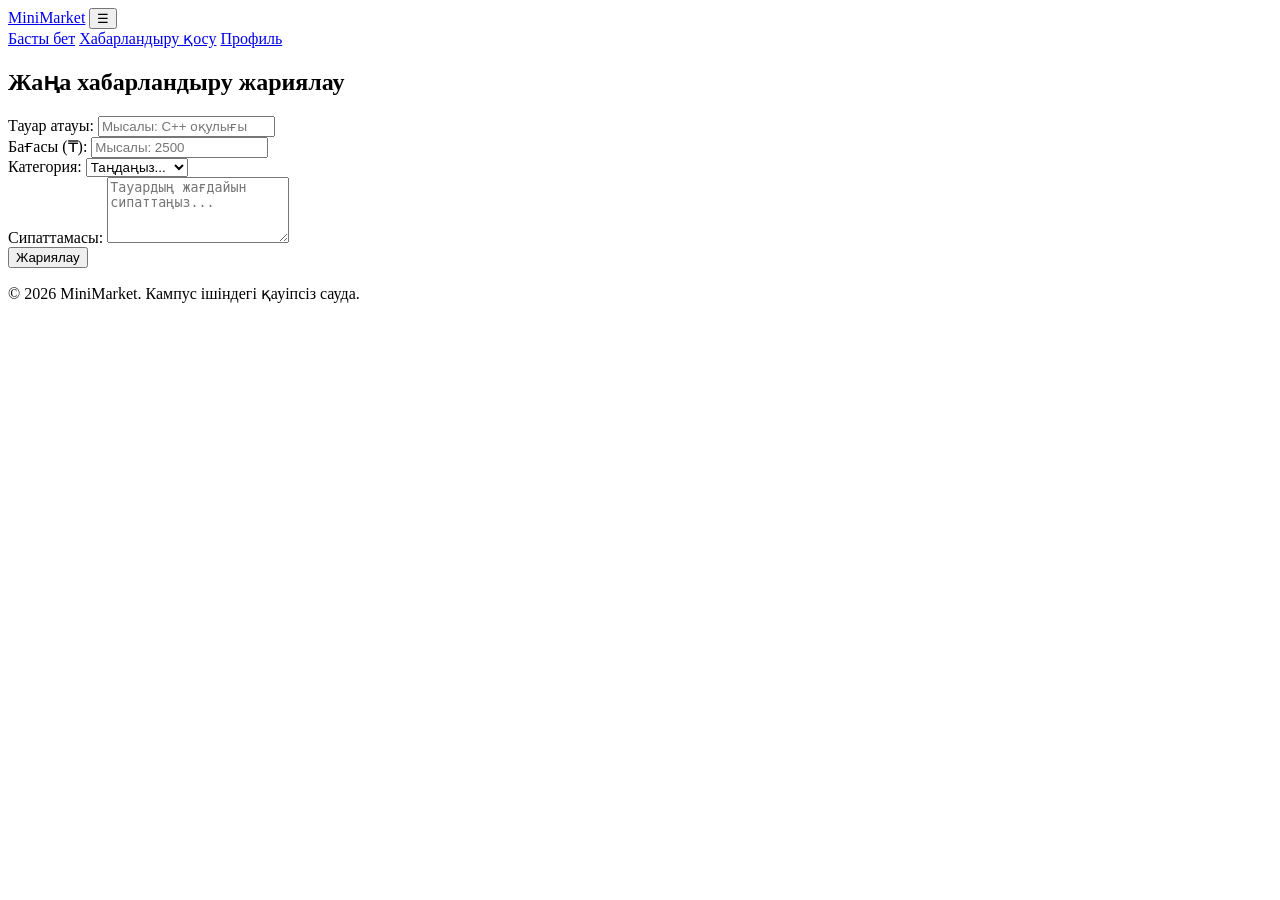
==== create-ad.html @ 8c921514 "Create create-ad.html" ====
<!DOCTYPE html>
<html lang="kk">
<head>
    <meta charset="UTF-8">
    <meta name="viewport" content="width=device-width, initial-scale=1.0">
    <title>Хабарландыру қосу - MiniMarket</title>
    <link rel="stylesheet" href="css/style.css">
</head>
<body>
    <header class="header">
        <div class="container header-container">
            <a href="index.html" class="logo">Mini<span>Market</span></a>
            <button class="menu-toggle" id="menuToggle" aria-label="Мәзірді ашу">☰</button>
            <nav class="nav" id="navMenu">
                <a href="index.html">Басты бет</a>
                <a href="create-ad.html" class="active">Хабарландыру қосу</a>
                <a href="profile.html">Профиль</a>
            </nav>
        </div>
    </header>

    <main class="container">
        <section class="form-section">
            <h2>Жаңа хабарландыру жариялау</h2>
            <form id="adForm" novalidate>
                <div class="form-group">
                    <label for="title">Тауар атауы:</label>
                    <input type="text" id="title" name="title" required placeholder="Мысалы: C++ оқулығы">
                    <span class="error-msg" id="titleError"></span>
                </div>

                <div class="form-group">
                    <label for="price">Бағасы (₸):</label>
                    <input type="number" id="price" name="price" required placeholder="Мысалы: 2500">
                    <span class="error-msg" id="priceError"></span>
                </div>

                <div class="form-group">
                    <label for="category">Категория:</label>
                    <select id="category" name="category" required>
                        <option value="">Таңдаңыз...</option>
                        <option value="books">Оқулықтар</option>
                        <option value="electronics">Электроника</option>
                        <option value="clothes">Киімдер</option>
                    </select>
                    <span class="error-msg" id="categoryError"></span>
                </div>

                <div class="form-group">
                    <label for="description">Сипаттамасы:</label>
                    <textarea id="description" name="description" rows="4" placeholder="Тауардың жағдайын сипаттаңыз..."></textarea>
                </div>

                <button type="submit" class="btn">Жариялау</button>
            </form>
        </section>
    </main>

    <footer class="footer">
        <div class="container">
            <p>&copy; 2026 MiniMarket. Кампус ішіндегі қауіпсіз сауда.</p>
        </div>
    </footer>

    <script src="js/main.js"></script>
</body>
</html>
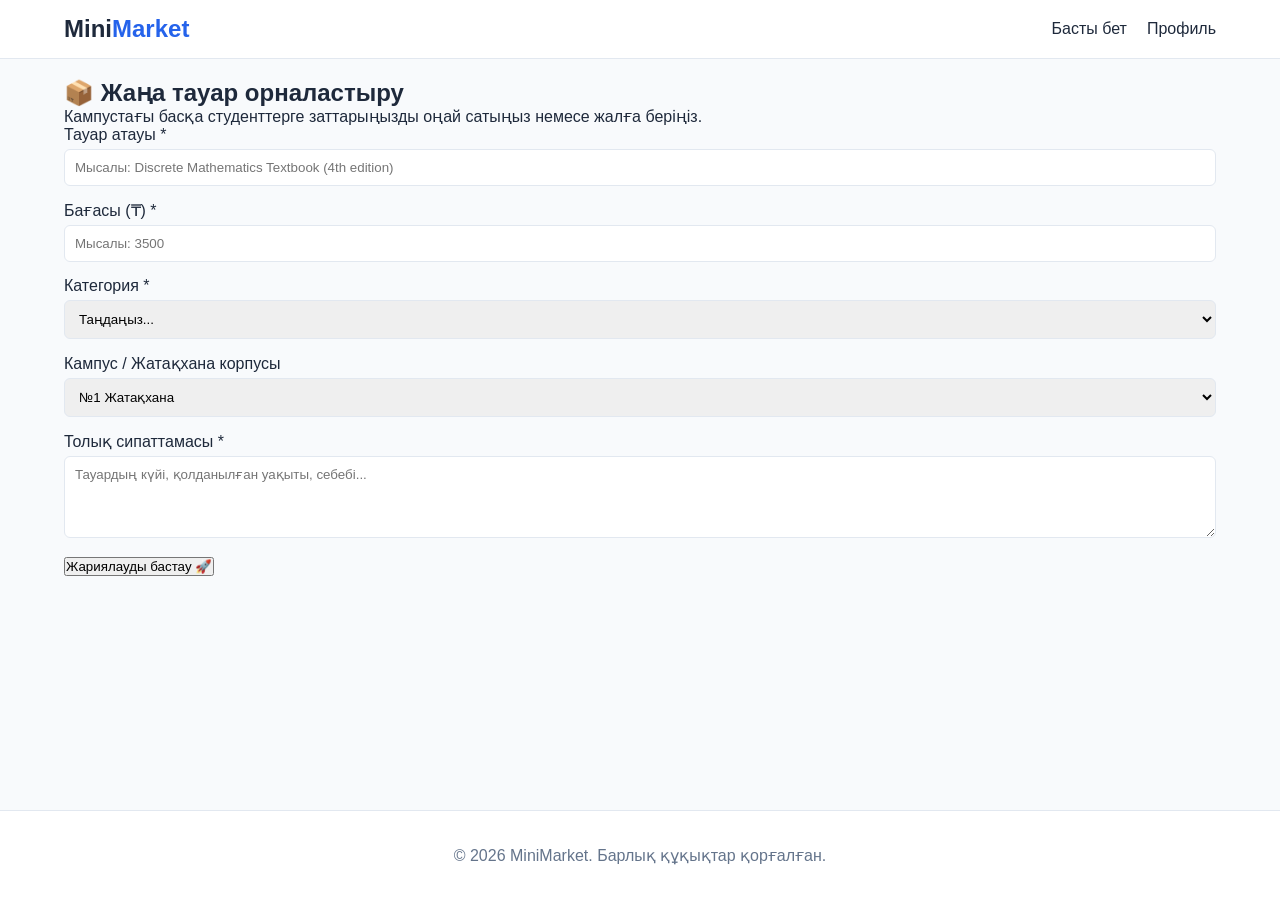
==== commit bab5a323: "Update create-ad.html" ====
--- a/create-ad.html
+++ b/create-ad.html
@@ -1,64 +1,78 @@
+
 <!DOCTYPE html>
-<html lang="kk">
+<html lang="kk" data-theme="light">
 <head>
     <meta charset="UTF-8">
     <meta name="viewport" content="width=device-width, initial-scale=1.0">
-    <title>Хабарландыру қосу - MiniMarket</title>
+    <title>Хабарландыру қосу — MiniMarket</title>
     <link rel="stylesheet" href="css/style.css">
+    <link href="https://fonts.googleapis.com/css2?family=Inter:wght@400;500;600;700&display=swap" rel="stylesheet">
 </head>
 <body>
     <header class="header">
         <div class="container header-container">
             <a href="index.html" class="logo">Mini<span>Market</span></a>
-            <button class="menu-toggle" id="menuToggle" aria-label="Мәзірді ашу">☰</button>
-            <nav class="nav" id="navMenu">
+            <nav class="nav">
                 <a href="index.html">Басты бет</a>
-                <a href="create-ad.html" class="active">Хабарландыру қосу</a>
                 <a href="profile.html">Профиль</a>
             </nav>
         </div>
     </header>
 
     <main class="container">
-        <section class="form-section">
-            <h2>Жаңа хабарландыру жариялау</h2>
+        <section class="form-section-advanced">
+            <h2>📦 Жаңа тауар орналастыру</h2>
+            <p class="form-subtitle">Кампустағы басқа студенттерге заттарыңызды оңай сатыңыз немесе жалға беріңіз.</p>
+            
             <form id="adForm" novalidate>
                 <div class="form-group">
-                    <label for="title">Тауар атауы:</label>
-                    <input type="text" id="title" name="title" required placeholder="Мысалы: C++ оқулығы">
+                    <label for="title">Тауар атауы *</label>
+                    <input type="text" id="title" required placeholder="Мысалы: Discrete Mathematics Textbook (4th edition)">
                     <span class="error-msg" id="titleError"></span>
                 </div>
 
-                <div class="form-group">
-                    <label for="price">Бағасы (₸):</label>
-                    <input type="number" id="price" name="price" required placeholder="Мысалы: 2500">
-                    <span class="error-msg" id="priceError"></span>
+                <div class="form-row">
+                    <div class="form-group">
+                        <label for="price">Бағасы (₸) *</label>
+                        <input type="number" id="price" required placeholder="Мысалы: 3500">
+                        <span class="error-msg" id="priceError"></span>
+                    </div>
+                    <div class="form-group">
+                        <label for="category">Категория *</label>
+                        <select id="category" required>
+                            <option value="">Таңдаңыз...</option>
+                            <option value="books">📚 Оқулықтар</option>
+                            <option value="electronics">💻 Электроника</option>
+                            <option value="clothes">👕 Киімдер</option>
+                            <option value="dorm">🛏️ Жатақхана заттары</option>
+                        </select>
+                        <span class="error-msg" id="categoryError"></span>
+                    </div>
                 </div>
 
                 <div class="form-group">
-                    <label for="category">Категория:</label>
-                    <select id="category" name="category" required>
-                        <option value="">Таңдаңыз...</option>
-                        <option value="books">Оқулықтар</option>
-                        <option value="electronics">Электроника</option>
-                        <option value="clothes">Киімдер</option>
+                    <label for="dormLocation">Кампус / Жатақхана корпусы</label>
+                    <select id="dormLocation">
+                        <option value="№1 Жатақхана (Медикер)">№1 Жатақхана</option>
+                        <option value="№2 Жатақхана (Студенттер үйі)">№2 Жатақхана</option>
+                        <option value="Университет кампусы (Бас корпус)">Бас корпус</option>
                     </select>
-                    <span class="error-msg" id="categoryError"></span>
                 </div>
 
                 <div class="form-group">
-                    <label for="description">Сипаттамасы:</label>
-                    <textarea id="description" name="description" rows="4" placeholder="Тауардың жағдайын сипаттаңыз..."></textarea>
+                    <label for="description">Толық сипаттамасы *</label>
+                    <textarea id="description" rows="4" required placeholder="Тауардың күйі, қолданылған уақыты, себебі..."></textarea>
+                    <span class="error-msg" id="descError"></span>
                 </div>
 
-                <button type="submit" class="btn">Жариялау</button>
+                <button type="submit" class="btn-primary">Жариялауды бастау 🚀</button>
             </form>
         </section>
     </main>
 
     <footer class="footer">
         <div class="container">
-            <p>&copy; 2026 MiniMarket. Кампус ішіндегі қауіпсіз сауда.</p>
+            <p>&copy; 2026 MiniMarket. Барлық құқықтар қорғалған.</p>
         </div>
     </footer>
 
--- a/css/style.css
+++ b/css/style.css
@@ -0,0 +1,228 @@
+:root {
+    --primary-color: #2563eb;
+    --primary-dark: #1d4ed8;
+    --bg-color: #f8fafc;
+    --card-bg: #ffffff;
+    --text-color: #1e293b;
+    --text-muted: #64748b;
+    --border-color: #e2e8f0;
+    --error-color: #ef4444;
+    --success-color: #22c55e;
+}
+
+* {
+    box-sizing: border-box;
+    margin: 0;
+    padding: 0;
+    font-family: 'Segoe UI', Tahoma, Geneva, Verdana, sans-serif;
+}
+
+body {
+    background-color: var(--bg-color);
+    color: var(--text-color);
+    display: flex;
+    flex-direction: column;
+    min-height: 100vh;
+}
+
+.container {
+    width: 90%;
+    max-width: 1200px;
+    margin: 0 auto;
+    padding: 20px 0;
+}
+
+.header {
+    background-color: var(--card-bg);
+    border-bottom: 1px solid var(--border-color);
+}
+.header-container {
+    display: flex;
+    justify-content: space-between;
+    align-items: center;
+    padding: 15px 0;
+}
+.logo {
+    font-size: 24px;
+    font-weight: bold;
+    color: var(--text-color);
+    text-decoration: none;
+}
+.logo span {
+    color: var(--primary-color);
+}
+.nav {
+    display: flex;
+    gap: 20px;
+}
+.nav a {
+    text-decoration: none;
+    color: var(--text-color);
+    font-weight: 500;
+}
+.nav a.active, .nav a:hover {
+    color: var(--primary-color);
+}
+.menu-toggle {
+    display: none;
+    font-size: 24px;
+    background: none;
+    border: none;
+    cursor: pointer;
+}
+
+.hero {
+    text-align: center;
+    margin-bottom: 30px;
+}
+.hero h1 {
+    font-size: 2rem;
+    margin-bottom: 10px;
+}
+.hero p {
+    color: var(--text-muted);
+}
+
+.filter-section {
+    display: flex;
+    gap: 15px;
+    margin-bottom: 30px;
+}
+.filter-section input, .filter-section select {
+    padding: 10px 15px;
+    border: 1px solid var(--border-color);
+    border-radius: 8px;
+    font-size: 16px;
+}
+.filter-section input {
+    flex: 1;
+}
+
+.product-grid {
+    display: grid;
+    grid-template-columns: repeat(auto-fill, minmax(250px, 1fr));
+    gap: 20px;
+}
+.card {
+    background-color: var(--card-bg);
+    border: 1px solid var(--border-color);
+    border-radius: 12px;
+    padding: 15px;
+    display: flex;
+    flex-direction: column;
+    justify-content: space-between;
+}
+.card h3 {
+    font-size: 18px;
+    margin-bottom: 8px;
+}
+.card .price {
+    font-size: 20px;
+    font-weight: bold;
+    color: var(--primary-color);
+    margin: 10px 0;
+}
+.card .cat-badge {
+    display: inline-block;
+    padding: 4px 8px;
+    background: #e0e7ff;
+    color: var(--primary-color);
+    border-radius: 4px;
+    font-size: 12px;
+}
+
+.form-section {
+    max-width: 500px;
+    margin: 0 auto;
+    background: var(--card-bg);
+    padding: 30px;
+    border-radius: 12px;
+    border: 1px solid var(--border-color);
+}
+.form-group {
+    margin-bottom: 15px;
+}
+.form-group label {
+    display: block;
+    margin-bottom: 5px;
+    font-weight: 500;
+}
+.form-group input, .form-group select, .form-group textarea {
+    width: 100%;
+    padding: 10px;
+    border: 1px solid var(--border-color);
+    border-radius: 6px;
+}
+.error-msg {
+    color: var(--error-color);
+    font-size: 12px;
+    display: block;
+    margin-top: 4px;
+}
+.btn {
+    width: 100%;
+    padding: 12px;
+    background-color: var(--primary-color);
+    color: white;
+    border: none;
+    border-radius: 6px;
+    cursor: pointer;
+    font-size: 16px;
+}
+.btn:hover {
+    background-color: var(--primary-dark);
+}
+
+.profile-card {
+    display: flex;
+    align-items: center;
+    gap: 20px;
+    background: var(--card-bg);
+    padding: 20px;
+    border-radius: 12px;
+    border: 1px solid var(--border-color);
+    margin-bottom: 30px;
+}
+.profile-avatar {
+    font-size: 50px;
+}
+.badge {
+    background: #dcfce7;
+    color: var(--success-color);
+    padding: 4px 8px;
+    border-radius: 4px;
+    font-size: 12px;
+}
+
+@media (max-width: 768px) {
+    .menu-toggle {
+        display: block;
+    }
+    .nav {
+        display: none;
+        flex-direction: column;
+        position: absolute;
+        top: 60px;
+        right: 5%;
+        background: var(--card-bg);
+        border: 1px solid var(--border-color);
+        padding: 15px;
+        width: 200px;
+        border-radius: 8px;
+    }
+    .nav.show {
+        display: flex;
+    }
+    .filter-section {
+        flex-direction: column;
+    }
+}
+
+.footer {
+    margin-top: auto;
+    background-color: var(--card-bg);
+    border-top: 1px solid var(--border-color);
+    text-align: center;
+    padding: 15px 0;
+    color: var(--text-muted);
+}
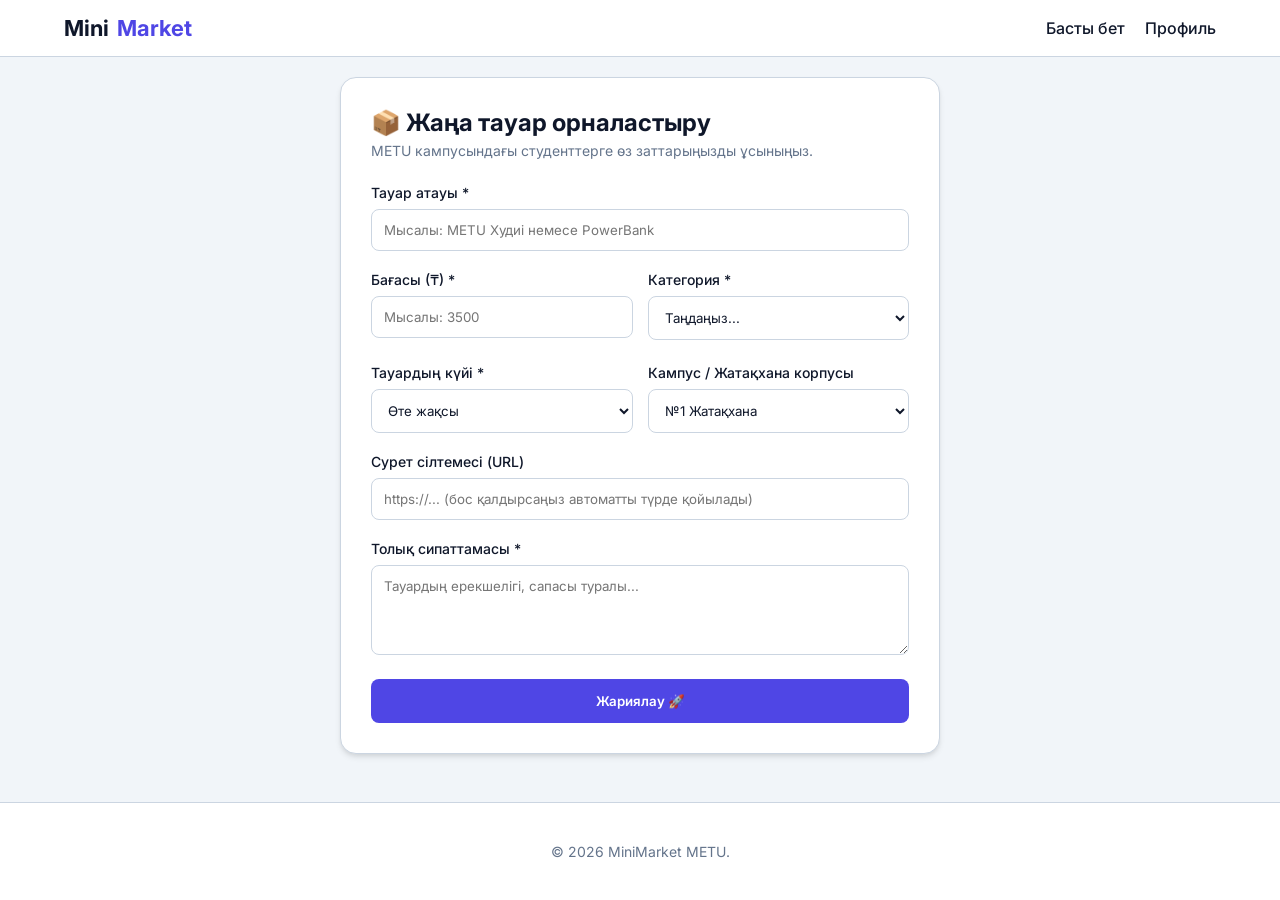
==== commit ec84cb08: "Update create-ad.html" ====
--- a/create-ad.html
+++ b/create-ad.html
@@ -1,10 +1,9 @@
-
 <!DOCTYPE html>
 <html lang="kk" data-theme="light">
 <head>
     <meta charset="UTF-8">
     <meta name="viewport" content="width=device-width, initial-scale=1.0">
-    <title>Хабарландыру қосу — MiniMarket</title>
+    <title>Хабарландыру қосу — MiniMarket METU</title>
     <link rel="stylesheet" href="css/style.css">
     <link href="https://fonts.googleapis.com/css2?family=Inter:wght@400;500;600;700&display=swap" rel="stylesheet">
 </head>
@@ -22,12 +21,12 @@
     <main class="container">
         <section class="form-section-advanced">
             <h2>📦 Жаңа тауар орналастыру</h2>
-            <p class="form-subtitle">Кампустағы басқа студенттерге заттарыңызды оңай сатыңыз немесе жалға беріңіз.</p>
+            <p class="form-subtitle">METU кампусындағы студенттерге өз заттарыңызды ұсыныңыз.</p>
             
             <form id="adForm" novalidate>
                 <div class="form-group">
                     <label for="title">Тауар атауы *</label>
-                    <input type="text" id="title" required placeholder="Мысалы: Discrete Mathematics Textbook (4th edition)">
+                    <input type="text" id="title" required placeholder="Мысалы: METU Худиі немесе PowerBank">
                     <span class="error-msg" id="titleError"></span>
                 </div>
 
@@ -42,37 +41,53 @@
                         <select id="category" required>
                             <option value="">Таңдаңыз...</option>
                             <option value="books">📚 Оқулықтар</option>
+                            <option value="stationery">✏️ Канцелярия</option>
+                            <option value="clothes">👕 Киімдер</option>
                             <option value="electronics">💻 Электроника</option>
-                            <option value="clothes">👕 Киімдер</option>
                             <option value="dorm">🛏️ Жатақхана заттары</option>
                         </select>
                         <span class="error-msg" id="categoryError"></span>
                     </div>
                 </div>
 
+                <div class="form-row">
+                    <div class="form-group">
+                        <label for="condition">Тауардың күйі *</label>
+                        <select id="condition">
+                            <option value="Өте жақсы">Өте жақсы</option>
+                            <option value="Жаңа">Жаңа</option>
+                            <option value="Қолданылған">Қолданылған</option>
+                        </select>
+                    </div>
+                    <div class="form-group">
+                        <label for="dormLocation">Кампус / Жатақхана корпусы</label>
+                        <select id="dormLocation">
+                            <option value="№1 Жатақхана (METU)">№1 Жатақхана</option>
+                            <option value="№2 Жатақхана (METU)">№2 Жатақхана</option>
+                            <option value="Бас корпус (METU)">Бас корпус</option>
+                        </select>
+                    </div>
+                </div>
+
                 <div class="form-group">
-                    <label for="dormLocation">Кампус / Жатақхана корпусы</label>
-                    <select id="dormLocation">
-                        <option value="№1 Жатақхана (Медикер)">№1 Жатақхана</option>
-                        <option value="№2 Жатақхана (Студенттер үйі)">№2 Жатақхана</option>
-                        <option value="Университет кампусы (Бас корпус)">Бас корпус</option>
-                    </select>
+                    <label for="imgUrl">Сурет сілтемесі (URL)</label>
+                    <input type="url" id="imgUrl" placeholder="https://... (бос қалдырсаңыз автоматты түрде қойылады)">
                 </div>
 
                 <div class="form-group">
                     <label for="description">Толық сипаттамасы *</label>
-                    <textarea id="description" rows="4" required placeholder="Тауардың күйі, қолданылған уақыты, себебі..."></textarea>
+                    <textarea id="description" rows="4" required placeholder="Тауардың ерекшелігі, сапасы туралы..."></textarea>
                     <span class="error-msg" id="descError"></span>
                 </div>
 
-                <button type="submit" class="btn-primary">Жариялауды бастау 🚀</button>
+                <button type="submit" class="btn-primary">Жариялау 🚀</button>
             </form>
         </section>
     </main>
 
     <footer class="footer">
         <div class="container">
-            <p>&copy; 2026 MiniMarket. Барлық құқықтар қорғалған.</p>
+            <p>&copy; 2026 MiniMarket METU.</p>
         </div>
     </footer>
 
--- a/css/style.css
+++ b/css/style.css
@@ -1,20 +1,33 @@
 :root {
-    --primary-color: #2563eb;
-    --primary-dark: #1d4ed8;
-    --bg-color: #f8fafc;
+    --bg-color: #f1f5f9;
     --card-bg: #ffffff;
-    --text-color: #1e293b;
+    --text-color: #0f172a;
     --text-muted: #64748b;
-    --border-color: #e2e8f0;
-    --error-color: #ef4444;
-    --success-color: #22c55e;
+    --primary: #4f46e5;
+    --primary-hover: #4338ca;
+    --border: #cbd5e1;
+    --shadow: 0 4px 6px -1px rgba(0, 0, 0, 0.1), 0 2px 4px -1px rgba(0, 0, 0, 0.06);
+    --badge-bg: #e0e7ff;
+}
+
+[data-theme="dark"] {
+    --bg-color: #0f172a;
+    --card-bg: #1e293b;
+    --text-color: #f8fafc;
+    --text-muted: #94a3b8;
+    --primary: #6366f1;
+    --primary-hover: #4f46e5;
+    --border: #334155;
+    --shadow: 0 4px 6px -1px rgba(0, 0, 0, 0.5);
+    --badge-bg: #312e81;
 }
 
 * {
     box-sizing: border-box;
     margin: 0;
     padding: 0;
-    font-family: 'Segoe UI', Tahoma, Geneva, Verdana, sans-serif;
+    font-family: 'Inter', sans-serif;
+    transition: background-color 0.3s, color 0.3s;
 }
 
 body {
@@ -32,9 +45,13 @@
     padding: 20px 0;
 }
 
+/* Header */
 .header {
     background-color: var(--card-bg);
-    border-bottom: 1px solid var(--border-color);
+    border-bottom: 1px solid var(--border);
+    position: sticky;
+    top: 0;
+    z-index: 100;
 }
 .header-container {
     display: flex;
@@ -43,186 +60,209 @@
     padding: 15px 0;
 }
 .logo {
-    font-size: 24px;
-    font-weight: bold;
+    font-size: 22px;
+    font-weight: 700;
     color: var(--text-color);
     text-decoration: none;
-}
-.logo span {
-    color: var(--primary-color);
-}
-.nav {
-    display: flex;
-    gap: 20px;
-}
+    display: flex;
+    align-items: baseline;
+    gap: 8px;
+}
+.logo span { color: var(--primary); }
+.logo small { font-size: 11px; color: var(--text-muted); font-weight: 400; }
+
+.header-actions { display: flex; align-items: center; gap: 10px; }
+.icon-btn {
+    background: transparent;
+    border: 1px solid var(--border);
+    border-radius: 8px;
+    padding: 8px 12px;
+    cursor: pointer;
+    font-size: 16px;
+}
+
+.nav { display: flex; align-items: center; gap: 20px; }
 .nav a {
     text-decoration: none;
     color: var(--text-color);
     font-weight: 500;
 }
-.nav a.active, .nav a:hover {
-    color: var(--primary-color);
-}
-.menu-toggle {
-    display: none;
-    font-size: 24px;
-    background: none;
-    border: none;
-    cursor: pointer;
-}
-
-.hero {
-    text-align: center;
+.nav a:hover, .nav a.active { color: var(--primary); }
+.btn-primary-sm {
+    background-color: var(--primary);
+    color: white !important;
+    padding: 8px 14px;
+    border-radius: 8px;
+}
+.menu-toggle { display: none; font-size: 22px; background: none; border: none; cursor: pointer; color: var(--text-color); }
+
+/* Hero section */
+.hero-advanced {
+    background: linear-gradient(135deg, #4f46e5 0%, #3b82f6 100%);
+    color: white;
+    padding: 40px;
+    border-radius: 16px;
     margin-bottom: 30px;
-}
-.hero h1 {
-    font-size: 2rem;
-    margin-bottom: 10px;
-}
-.hero p {
-    color: var(--text-muted);
-}
-
-.filter-section {
-    display: flex;
+    box-shadow: var(--shadow);
+}
+.hero-advanced h1 { font-size: 2rem; margin-bottom: 10px; }
+.hero-advanced p { opacity: 0.9; margin-bottom: 20px; max-width: 600px; }
+.hero-stats { display: flex; gap: 30px; font-size: 14px; }
+
+/* Controls & Filters */
+.controls-section {
+    display: flex;
+    flex-wrap: wrap;
     gap: 15px;
     margin-bottom: 30px;
 }
-.filter-section input, .filter-section select {
-    padding: 10px 15px;
-    border: 1px solid var(--border-color);
-    border-radius: 8px;
-    font-size: 16px;
-}
-.filter-section input {
-    flex: 1;
-}
-
+.search-box { flex: 1; min-width: 250px; }
+.search-box input, .filters-group select {
+    width: 100%;
+    padding: 12px 16px;
+    background-color: var(--card-bg);
+    border: 1px solid var(--border);
+    border-radius: 10px;
+    color: var(--text-color);
+    font-size: 15px;
+}
+.filters-group { display: flex; gap: 15px; }
+
+/* Product Grid & Cards */
 .product-grid {
     display: grid;
-    grid-template-columns: repeat(auto-fill, minmax(250px, 1fr));
+    grid-template-columns: repeat(auto-fill, minmax(260px, 1fr));
     gap: 20px;
 }
 .card {
     background-color: var(--card-bg);
-    border: 1px solid var(--border-color);
+    border: 1px solid var(--border);
     border-radius: 12px;
-    padding: 15px;
+    padding: 16px;
     display: flex;
     flex-direction: column;
     justify-content: space-between;
-}
-.card h3 {
-    font-size: 18px;
-    margin-bottom: 8px;
-}
-.card .price {
-    font-size: 20px;
-    font-weight: bold;
-    color: var(--primary-color);
-    margin: 10px 0;
-}
-.card .cat-badge {
-    display: inline-block;
+    box-shadow: var(--shadow);
+    position: relative;
+    cursor: pointer;
+}
+.card:hover { transform: translateY(-3px); transition: transform 0.2s; }
+.card-top { display: flex; justify-content: space-between; align-items: start; margin-bottom: 10px; }
+.cat-badge {
+    background-color: var(--badge-bg);
+    color: var(--primary);
     padding: 4px 8px;
-    background: #e0e7ff;
-    color: var(--primary-color);
-    border-radius: 4px;
-    font-size: 12px;
-}
-
-.form-section {
-    max-width: 500px;
+    border-radius: 6px;
+    font-size: 11px;
+    font-weight: 600;
+}
+.fav-btn { background: none; border: none; font-size: 18px; cursor: pointer; }
+
+.card h3 { font-size: 17px; margin-bottom: 6px; color: var(--text-color); }
+.card p { font-size: 13px; color: var(--text-muted); margin-bottom: 12px; }
+.card-bottom { display: flex; justify-content: space-between; align-items: center; border-top: 1px solid var(--border); padding-top: 10px; }
+.price { font-size: 18px; font-weight: 700; color: var(--primary); }
+.dorm-tag { font-size: 11px; color: var(--text-muted); }
+
+/* Forms */
+.form-section-advanced {
+    max-width: 600px;
     margin: 0 auto;
-    background: var(--card-bg);
+    background-color: var(--card-bg);
     padding: 30px;
-    border-radius: 12px;
-    border: 1px solid var(--border-color);
-}
-.form-group {
-    margin-bottom: 15px;
-}
-.form-group label {
-    display: block;
-    margin-bottom: 5px;
-    font-weight: 500;
-}
+    border-radius: 16px;
+    border: 1px solid var(--border);
+    box-shadow: var(--shadow);
+}
+.form-section-advanced h2 { margin-bottom: 5px; }
+.form-subtitle { color: var(--text-muted); margin-bottom: 25px; font-size: 14px; }
+.form-group { margin-bottom: 20px; }
+.form-row { display: grid; grid-template-columns: 1fr 1fr; gap: 15px; }
+.form-group label { display: block; margin-bottom: 8px; font-weight: 500; font-size: 14px; }
 .form-group input, .form-group select, .form-group textarea {
     width: 100%;
-    padding: 10px;
-    border: 1px solid var(--border-color);
-    border-radius: 6px;
-}
-.error-msg {
-    color: var(--error-color);
-    font-size: 12px;
-    display: block;
-    margin-top: 4px;
-}
-.btn {
+    padding: 12px;
+    background-color: var(--card-bg);
+    border: 1px solid var(--border);
+    border-radius: 8px;
+    color: var(--text-color);
+}
+.error-msg { color: #ef4444; font-size: 12px; display: block; margin-top: 4px; }
+.btn-primary {
     width: 100%;
-    padding: 12px;
-    background-color: var(--primary-color);
+    padding: 14px;
+    background-color: var(--primary);
     color: white;
     border: none;
-    border-radius: 6px;
+    border-radius: 8px;
+    font-weight: 600;
     cursor: pointer;
-    font-size: 16px;
-}
-.btn:hover {
-    background-color: var(--primary-dark);
-}
-
-.profile-card {
-    display: flex;
+}
+.btn-primary:hover { background-color: var(--primary-hover); }
+
+/* Profile Dashboard */
+.profile-dashboard {
+    background-color: var(--card-bg);
+    border: 1px solid var(--border);
+    border-radius: 16px;
+    padding: 24px;
+    display: flex;
+    justify-content: space-between;
     align-items: center;
-    gap: 20px;
-    background: var(--card-bg);
-    padding: 20px;
-    border-radius: 12px;
-    border: 1px solid var(--border-color);
     margin-bottom: 30px;
-}
-.profile-avatar {
-    font-size: 50px;
-}
-.badge {
-    background: #dcfce7;
-    color: var(--success-color);
-    padding: 4px 8px;
-    border-radius: 4px;
-    font-size: 12px;
-}
-
-@media (max-width: 768px) {
-    .menu-toggle {
-        display: block;
-    }
-    .nav {
-        display: none;
-        flex-direction: column;
-        position: absolute;
-        top: 60px;
-        right: 5%;
-        background: var(--card-bg);
-        border: 1px solid var(--border-color);
-        padding: 15px;
-        width: 200px;
-        border-radius: 8px;
-    }
-    .nav.show {
-        display: flex;
-    }
-    .filter-section {
-        flex-direction: column;
-    }
-}
-
+    box-shadow: var(--shadow);
+}
+.profile-user-info { display: flex; align-items: center; gap: 20px; }
+.avatar-large { font-size: 48px; background: var(--badge-bg); padding: 15px; border-radius: 50%; }
+.verified-badge { color: #10b981; font-size: 12px; font-weight: 500; margin-top: 4px; display: block; }
+.profile-stats { display: flex; gap: 20px; }
+.stat-box { text-align: center; background: var(--bg-color); padding: 15px 25px; border-radius: 10px; border: 1px solid var(--border); }
+.stat-box span { font-size: 20px; font-weight: 700; color: var(--primary); }
+.stat-box p { font-size: 12px; color: var(--text-muted); }
+
+.tabs-header { display: flex; gap: 10px; margin-bottom: 20px; border-bottom: 1px solid var(--border); padding-bottom: 10px; }
+.tab-btn { background: none; border: none; font-size: 16px; font-weight: 600; color: var(--text-muted); cursor: pointer; padding: 8px 16px; border-radius: 8px; }
+.tab-btn.active { background-color: var(--primary); color: white; }
+.tab-pane { display: none; }
+.tab-pane.active { display: block; }
+
+/* Modal */
+.modal {
+    display: none;
+    position: fixed;
+    top: 0; left: 0; width: 100%; height: 100%;
+    background: rgba(0,0,0,0.6);
+    justify-content: center;
+    align-items: center;
+    z-index: 1000;
+}
+.modal-content {
+    background-color: var(--card-bg);
+    padding: 30px;
+    border-radius: 16px;
+    width: 90%;
+    max-width: 500px;
+    position: relative;
+    box-shadow: var(--shadow);
+}
+.close-modal { position: absolute; top: 15px; right: 15px; background: none; border: none; font-size: 24px; cursor: pointer; color: var(--text-color); }
+
+/* Footer */
 .footer {
     margin-top: auto;
     background-color: var(--card-bg);
-    border-top: 1px solid var(--border-color);
+    border-top: 1px solid var(--border);
+    padding: 20px 0;
     text-align: center;
-    padding: 15px 0;
     color: var(--text-muted);
-}
+    font-size: 14px;
+}
+.footer-flex { display: flex; justify-content: space-between; }
+
+@media (max-width: 768px) {
+    .menu-toggle { display: block; }
+    .nav { display: none; flex-direction: column; position: absolute; top: 60px; right: 5%; background: var(--card-bg); border: 1px solid var(--border); padding: 20px; width: 220px; border-radius: 12px; box-shadow: var(--shadow); }
+    .nav.show { display: flex; }
+    .profile-dashboard { flex-direction: column; gap: 20px; align-items: flex-start; }
+    .footer-flex { flex-direction: column; gap: 10px; }
+}
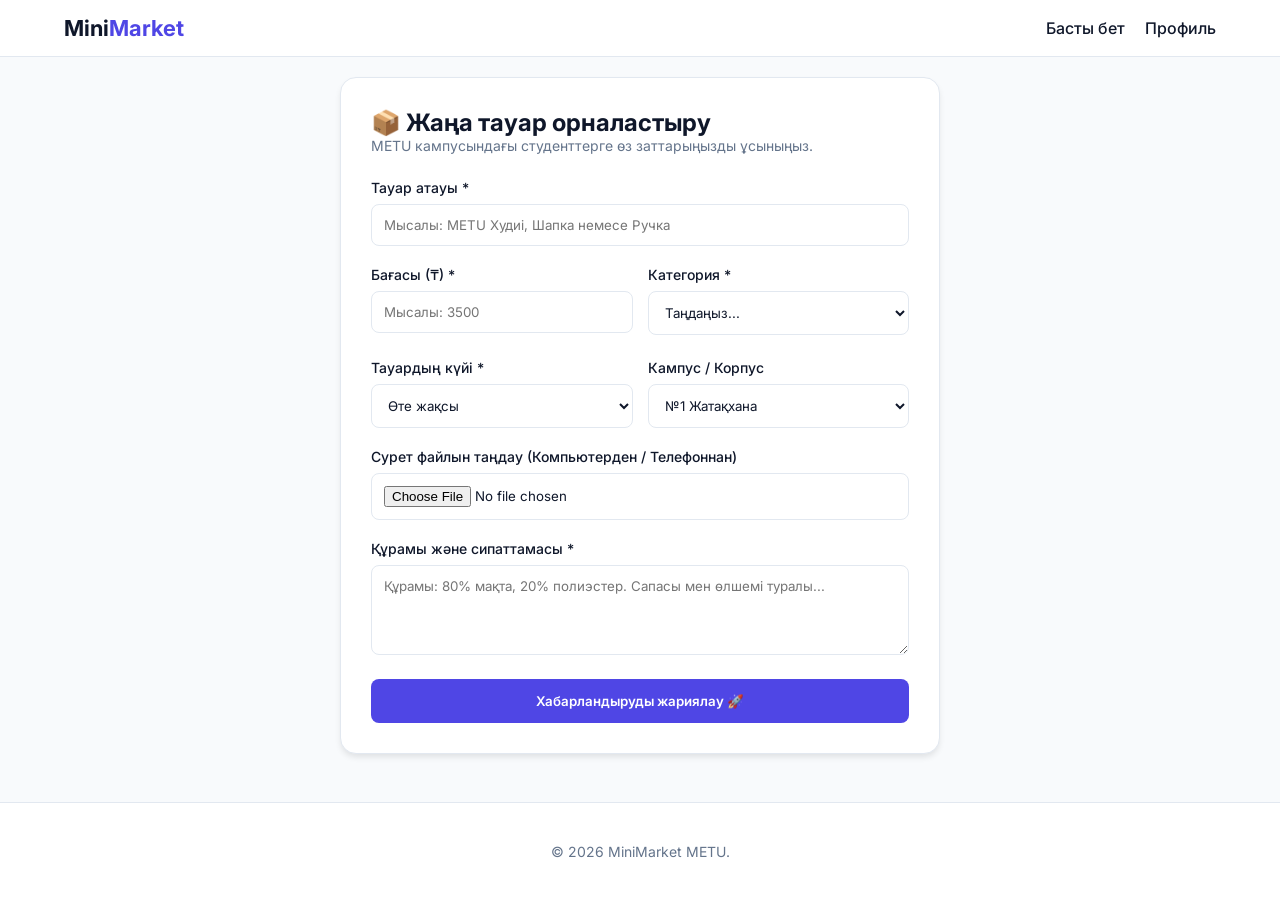
==== commit 03303662: "Update create-ad.html" ====
--- a/create-ad.html
+++ b/create-ad.html
@@ -8,6 +8,8 @@
     <link href="https://fonts.googleapis.com/css2?family=Inter:wght@400;500;600;700&display=swap" rel="stylesheet">
 </head>
 <body>
+    <div id="toastContainer" class="toast-container"></div>
+
     <header class="header">
         <div class="container header-container">
             <a href="index.html" class="logo">Mini<span>Market</span></a>
@@ -26,7 +28,7 @@
             <form id="adForm" novalidate>
                 <div class="form-group">
                     <label for="title">Тауар атауы *</label>
-                    <input type="text" id="title" required placeholder="Мысалы: METU Худиі немесе PowerBank">
+                    <input type="text" id="title" required placeholder="Мысалы: METU Худиі, Шапка немесе Ручка">
                     <span class="error-msg" id="titleError"></span>
                 </div>
 
@@ -40,9 +42,9 @@
                         <label for="category">Категория *</label>
                         <select id="category" required>
                             <option value="">Таңдаңыз...</option>
+                            <option value="clothes">👕 Киімдер (Худи, Шапка, Кепка)</option>
                             <option value="books">📚 Оқулықтар</option>
                             <option value="stationery">✏️ Канцелярия</option>
-                            <option value="clothes">👕 Киімдер</option>
                             <option value="electronics">💻 Электроника</option>
                             <option value="dorm">🛏️ Жатақхана заттары</option>
                         </select>
@@ -60,7 +62,7 @@
                         </select>
                     </div>
                     <div class="form-group">
-                        <label for="dormLocation">Кампус / Жатақхана корпусы</label>
+                        <label for="dormLocation">Кампус / Корпус</label>
                         <select id="dormLocation">
                             <option value="№1 Жатақхана (METU)">№1 Жатақхана</option>
                             <option value="№2 Жатақхана (METU)">№2 Жатақхана</option>
@@ -70,17 +72,17 @@
                 </div>
 
                 <div class="form-group">
-                    <label for="imgUrl">Сурет сілтемесі (URL)</label>
-                    <input type="url" id="imgUrl" placeholder="https://... (бос қалдырсаңыз автоматты түрде қойылады)">
+                    <label for="imageFile">Сурет файлын таңдау (Компьютерден / Телефоннан)</label>
+                    <input type="file" id="imageFile" accept="image/*">
                 </div>
 
                 <div class="form-group">
-                    <label for="description">Толық сипаттамасы *</label>
-                    <textarea id="description" rows="4" required placeholder="Тауардың ерекшелігі, сапасы туралы..."></textarea>
+                    <label for="description">Құрамы және сипаттамасы *</label>
+                    <textarea id="description" rows="4" required placeholder="Құрамы: 80% мақта, 20% полиэстер. Сапасы мен өлшемі туралы..."></textarea>
                     <span class="error-msg" id="descError"></span>
                 </div>
 
-                <button type="submit" class="btn-primary">Жариялау 🚀</button>
+                <button type="submit" class="btn-primary">Хабарландыруды жариялау 🚀</button>
             </form>
         </section>
     </main>
--- a/css/style.css
+++ b/css/style.css
@@ -1,12 +1,15 @@
 :root {
-    --bg-color: #f1f5f9;
+    --bg-color: #f8fafc;
     --card-bg: #ffffff;
     --text-color: #0f172a;
     --text-muted: #64748b;
     --primary: #4f46e5;
     --primary-hover: #4338ca;
-    --border: #cbd5e1;
-    --shadow: 0 4px 6px -1px rgba(0, 0, 0, 0.1), 0 2px 4px -1px rgba(0, 0, 0, 0.06);
+    --danger: #ef4444;
+    --warning: #f59e0b;
+    --success: #10b981;
+    --border: #e2e8f0;
+    --shadow: 0 4px 6px -1px rgba(0, 0, 0, 0.1);
     --badge-bg: #e0e7ff;
 }
 
@@ -22,241 +25,98 @@
     --badge-bg: #312e81;
 }
 
-* {
-    box-sizing: border-box;
-    margin: 0;
-    padding: 0;
-    font-family: 'Inter', sans-serif;
-    transition: background-color 0.3s, color 0.3s;
-}
+* { box-sizing: border-box; margin: 0; padding: 0; font-family: 'Inter', sans-serif; transition: background 0.2s, color 0.2s; }
+body { background-color: var(--bg-color); color: var(--text-color); display: flex; flex-direction: column; min-height: 100vh; }
+.container { width: 90%; max-width: 1200px; margin: 0 auto; padding: 20px 0; }
 
-body {
-    background-color: var(--bg-color);
-    color: var(--text-color);
-    display: flex;
-    flex-direction: column;
-    min-height: 100vh;
-}
-
-.container {
-    width: 90%;
-    max-width: 1200px;
-    margin: 0 auto;
-    padding: 20px 0;
-}
-
-/* Header */
-.header {
-    background-color: var(--card-bg);
-    border-bottom: 1px solid var(--border);
-    position: sticky;
-    top: 0;
-    z-index: 100;
-}
-.header-container {
-    display: flex;
-    justify-content: space-between;
-    align-items: center;
-    padding: 15px 0;
-}
-.logo {
-    font-size: 22px;
-    font-weight: 700;
-    color: var(--text-color);
-    text-decoration: none;
-    display: flex;
-    align-items: baseline;
-    gap: 8px;
-}
+.header { background-color: var(--card-bg); border-bottom: 1px solid var(--border); position: sticky; top: 0; z-index: 100; }
+.header-container { display: flex; justify-content: space-between; align-items: center; padding: 15px 0; }
+.logo { font-size: 22px; font-weight: 700; color: var(--text-color); text-decoration: none; }
 .logo span { color: var(--primary); }
-.logo small { font-size: 11px; color: var(--text-muted); font-weight: 400; }
-
+.logo small { font-size: 11px; color: var(--text-muted); }
 .header-actions { display: flex; align-items: center; gap: 10px; }
-.icon-btn {
-    background: transparent;
-    border: 1px solid var(--border);
-    border-radius: 8px;
-    padding: 8px 12px;
-    cursor: pointer;
-    font-size: 16px;
-}
+.icon-btn { background: transparent; border: 1px solid var(--border); border-radius: 8px; padding: 8px 12px; cursor: pointer; }
 
 .nav { display: flex; align-items: center; gap: 20px; }
-.nav a {
-    text-decoration: none;
-    color: var(--text-color);
-    font-weight: 500;
-}
-.nav a:hover, .nav a.active { color: var(--primary); }
-.btn-primary-sm {
-    background-color: var(--primary);
-    color: white !important;
-    padding: 8px 14px;
-    border-radius: 8px;
-}
+.nav a { text-decoration: none; color: var(--text-color); font-weight: 500; }
+.nav a.active { color: var(--primary); }
+.btn-primary-sm { background-color: var(--primary); color: white !important; padding: 8px 14px; border-radius: 8px; }
 .menu-toggle { display: none; font-size: 22px; background: none; border: none; cursor: pointer; color: var(--text-color); }
 
-/* Hero section */
-.hero-advanced {
-    background: linear-gradient(135deg, #4f46e5 0%, #3b82f6 100%);
-    color: white;
-    padding: 40px;
-    border-radius: 16px;
-    margin-bottom: 30px;
-    box-shadow: var(--shadow);
-}
-.hero-advanced h1 { font-size: 2rem; margin-bottom: 10px; }
-.hero-advanced p { opacity: 0.9; margin-bottom: 20px; max-width: 600px; }
-.hero-stats { display: flex; gap: 30px; font-size: 14px; }
+.hero-advanced { background: linear-gradient(135deg, #4f46e5 0%, #3b82f6 100%); color: white; padding: 35px; border-radius: 16px; margin-bottom: 30px; box-shadow: var(--shadow); }
+.hero-advanced h1 { font-size: 1.8rem; margin-bottom: 10px; }
+.hero-stats { display: flex; gap: 20px; font-size: 14px; margin-top: 15px; }
 
-/* Controls & Filters */
-.controls-section {
-    display: flex;
-    flex-wrap: wrap;
-    gap: 15px;
-    margin-bottom: 30px;
-}
+.controls-section { display: flex; flex-wrap: wrap; gap: 15px; margin-bottom: 30px; }
 .search-box { flex: 1; min-width: 250px; }
-.search-box input, .filters-group select {
-    width: 100%;
-    padding: 12px 16px;
-    background-color: var(--card-bg);
-    border: 1px solid var(--border);
-    border-radius: 10px;
-    color: var(--text-color);
-    font-size: 15px;
-}
-.filters-group { display: flex; gap: 15px; }
+.search-box input, .filters-group select { width: 100%; padding: 12px 16px; background-color: var(--card-bg); border: 1px solid var(--border); border-radius: 10px; color: var(--text-color); }
+.filters-group { display: flex; gap: 10px; flex-wrap: wrap; }
 
-/* Product Grid & Cards */
-.product-grid {
-    display: grid;
-    grid-template-columns: repeat(auto-fill, minmax(260px, 1fr));
-    gap: 20px;
-}
-.card {
-    background-color: var(--card-bg);
-    border: 1px solid var(--border);
-    border-radius: 12px;
-    padding: 16px;
-    display: flex;
-    flex-direction: column;
-    justify-content: space-between;
-    box-shadow: var(--shadow);
-    position: relative;
-    cursor: pointer;
-}
-.card:hover { transform: translateY(-3px); transition: transform 0.2s; }
-.card-top { display: flex; justify-content: space-between; align-items: start; margin-bottom: 10px; }
-.cat-badge {
-    background-color: var(--badge-bg);
-    color: var(--primary);
-    padding: 4px 8px;
-    border-radius: 6px;
-    font-size: 11px;
-    font-weight: 600;
-}
+.product-grid { display: grid; grid-template-columns: repeat(auto-fill, minmax(260px, 1fr)); gap: 20px; }
+.card { background-color: var(--card-bg); border: 1px solid var(--border); border-radius: 14px; overflow: hidden; display: flex; flex-direction: column; justify-content: space-between; box-shadow: var(--shadow); position: relative; }
+.card.sold-out { opacity: 0.6; filter: grayscale(0.5); }
+.card-img-wrapper { width: 100%; height: 180px; overflow: hidden; position: relative; background: #e2e8f0; }
+.card-img { width: 100%; height: 100%; object-fit: cover; }
+.status-badge { position: absolute; top: 10px; left: 10px; padding: 4px 8px; border-radius: 6px; font-size: 11px; font-weight: 700; color: white; }
+.status-badge.active { background-color: var(--success); }
+.status-badge.reserved { background-color: var(--warning); }
+.status-badge.sold { background-color: var(--danger); }
+
+.card-body { padding: 16px; display: flex; flex-direction: column; flex: 1; justify-content: space-between; }
+.card-top { display: flex; justify-content: space-between; align-items: start; margin-bottom: 8px; }
+.cat-badge { background-color: var(--badge-bg); color: var(--primary); padding: 4px 8px; border-radius: 6px; font-size: 11px; font-weight: 600; }
 .fav-btn { background: none; border: none; font-size: 18px; cursor: pointer; }
 
-.card h3 { font-size: 17px; margin-bottom: 6px; color: var(--text-color); }
-.card p { font-size: 13px; color: var(--text-muted); margin-bottom: 12px; }
-.card-bottom { display: flex; justify-content: space-between; align-items: center; border-top: 1px solid var(--border); padding-top: 10px; }
+.card h3 { font-size: 16px; margin-bottom: 6px; color: var(--text-color); }
+.card p { font-size: 13px; color: var(--text-muted); margin-bottom: 12px; line-height: 1.4; }
+.card-bottom { display: flex; justify-content: space-between; align-items: center; border-top: 1px solid var(--border); padding-top: 10px; margin-top: 10px; }
 .price { font-size: 18px; font-weight: 700; color: var(--primary); }
 .dorm-tag { font-size: 11px; color: var(--text-muted); }
 
-/* Forms */
-.form-section-advanced {
-    max-width: 600px;
-    margin: 0 auto;
-    background-color: var(--card-bg);
-    padding: 30px;
-    border-radius: 16px;
-    border: 1px solid var(--border);
-    box-shadow: var(--shadow);
-}
-.form-section-advanced h2 { margin-bottom: 5px; }
+.action-buttons { display: flex; gap: 6px; margin-top: 10px; }
+.btn-status { background-color: var(--warning); color: white; border: none; padding: 6px 10px; border-radius: 6px; cursor: pointer; font-size: 11px; }
+.btn-delete { background-color: var(--danger); color: white; border: none; padding: 6px 10px; border-radius: 6px; cursor: pointer; font-size: 11px; }
+
+.form-section-advanced { max-width: 600px; margin: 0 auto; background-color: var(--card-bg); padding: 30px; border-radius: 16px; border: 1px solid var(--border); box-shadow: var(--shadow); }
 .form-subtitle { color: var(--text-muted); margin-bottom: 25px; font-size: 14px; }
 .form-group { margin-bottom: 20px; }
 .form-row { display: grid; grid-template-columns: 1fr 1fr; gap: 15px; }
 .form-group label { display: block; margin-bottom: 8px; font-weight: 500; font-size: 14px; }
-.form-group input, .form-group select, .form-group textarea {
-    width: 100%;
-    padding: 12px;
-    background-color: var(--card-bg);
-    border: 1px solid var(--border);
-    border-radius: 8px;
-    color: var(--text-color);
-}
+.form-group input, .form-group select, .form-group textarea { width: 100%; padding: 12px; background-color: var(--card-bg); border: 1px solid var(--border); border-radius: 8px; color: var(--text-color); }
 .error-msg { color: #ef4444; font-size: 12px; display: block; margin-top: 4px; }
-.btn-primary {
-    width: 100%;
-    padding: 14px;
-    background-color: var(--primary);
-    color: white;
-    border: none;
-    border-radius: 8px;
-    font-weight: 600;
-    cursor: pointer;
-}
-.btn-primary:hover { background-color: var(--primary-hover); }
+.btn-primary { width: 100%; padding: 14px; background-color: var(--primary); color: white; border: none; border-radius: 8px; font-weight: 600; cursor: pointer; }
 
-/* Profile Dashboard */
-.profile-dashboard {
-    background-color: var(--card-bg);
-    border: 1px solid var(--border);
-    border-radius: 16px;
-    padding: 24px;
-    display: flex;
-    justify-content: space-between;
-    align-items: center;
-    margin-bottom: 30px;
-    box-shadow: var(--shadow);
-}
+.profile-dashboard { background-color: var(--card-bg); border: 1px solid var(--border); border-radius: 16px; padding: 24px; display: flex; justify-content: space-between; align-items: center; margin-bottom: 30px; box-shadow: var(--shadow); }
 .profile-user-info { display: flex; align-items: center; gap: 20px; }
 .avatar-large { font-size: 48px; background: var(--badge-bg); padding: 15px; border-radius: 50%; }
 .verified-badge { color: #10b981; font-size: 12px; font-weight: 500; margin-top: 4px; display: block; }
+.rating-box { font-size: 13px; margin-top: 4px; font-weight: 600; color: var(--warning); }
 .profile-stats { display: flex; gap: 20px; }
-.stat-box { text-align: center; background: var(--bg-color); padding: 15px 25px; border-radius: 10px; border: 1px solid var(--border); }
+.stat-box { text-align: center; background: var(--bg-color); padding: 15px 20px; border-radius: 10px; border: 1px solid var(--border); }
 .stat-box span { font-size: 20px; font-weight: 700; color: var(--primary); }
-.stat-box p { font-size: 12px; color: var(--text-muted); }
 
 .tabs-header { display: flex; gap: 10px; margin-bottom: 20px; border-bottom: 1px solid var(--border); padding-bottom: 10px; }
-.tab-btn { background: none; border: none; font-size: 16px; font-weight: 600; color: var(--text-muted); cursor: pointer; padding: 8px 16px; border-radius: 8px; }
+.tab-btn { background: none; border: none; font-size: 15px; font-weight: 600; color: var(--text-muted); cursor: pointer; padding: 8px 16px; border-radius: 8px; }
 .tab-btn.active { background-color: var(--primary); color: white; }
 .tab-pane { display: none; }
 .tab-pane.active { display: block; }
 
-/* Modal */
-.modal {
-    display: none;
-    position: fixed;
-    top: 0; left: 0; width: 100%; height: 100%;
-    background: rgba(0,0,0,0.6);
-    justify-content: center;
-    align-items: center;
-    z-index: 1000;
-}
-.modal-content {
-    background-color: var(--card-bg);
-    padding: 30px;
-    border-radius: 16px;
-    width: 90%;
-    max-width: 500px;
-    position: relative;
-    box-shadow: var(--shadow);
-}
+.review-card { background-color: var(--card-bg); border: 1px solid var(--border); padding: 15px; border-radius: 10px; margin-bottom: 10px; }
+
+/* Chat Modal Styles */
+.chat-container { display: flex; flex-direction: column; height: 320px; }
+.chat-messages { flex: 1; overflow-y: auto; border: 1px solid var(--border); border-radius: 8px; padding: 12px; margin-bottom: 10px; display: flex; flex-direction: column; gap: 8px; background: var(--bg-color); }
+.chat-msg { padding: 8px 12px; border-radius: 8px; max-width: 80%; font-size: 13px; }
+.chat-msg.sent { background: var(--primary); color: white; align-self: flex-end; }
+.chat-msg.received { background: var(--card-bg); border: 1px solid var(--border); align-self: flex-start; }
+.chat-input-row { display: flex; gap: 8px; }
+.chat-input-row input { flex: 1; padding: 10px; border-radius: 8px; border: 1px solid var(--border); background: var(--card-bg); color: var(--text-color); }
+
+.modal { display: none; position: fixed; top: 0; left: 0; width: 100%; height: 100%; background: rgba(0,0,0,0.6); justify-content: center; align-items: center; z-index: 1000; }
+.modal-content { background-color: var(--card-bg); padding: 25px; border-radius: 16px; width: 90%; max-width: 500px; position: relative; box-shadow: var(--shadow); }
 .close-modal { position: absolute; top: 15px; right: 15px; background: none; border: none; font-size: 24px; cursor: pointer; color: var(--text-color); }
 
-/* Footer */
-.footer {
-    margin-top: auto;
-    background-color: var(--card-bg);
-    border-top: 1px solid var(--border);
-    padding: 20px 0;
-    text-align: center;
-    color: var(--text-muted);
-    font-size: 14px;
-}
+.footer { margin-top: auto; background-color: var(--card-bg); border-top: 1px solid var(--border); padding: 20px 0; text-align: center; color: var(--text-muted); font-size: 14px; }
 .footer-flex { display: flex; justify-content: space-between; }
 
 @media (max-width: 768px) {
@@ -264,5 +124,4 @@
     .nav { display: none; flex-direction: column; position: absolute; top: 60px; right: 5%; background: var(--card-bg); border: 1px solid var(--border); padding: 20px; width: 220px; border-radius: 12px; box-shadow: var(--shadow); }
     .nav.show { display: flex; }
     .profile-dashboard { flex-direction: column; gap: 20px; align-items: flex-start; }
-    .footer-flex { flex-direction: column; gap: 10px; }
 }
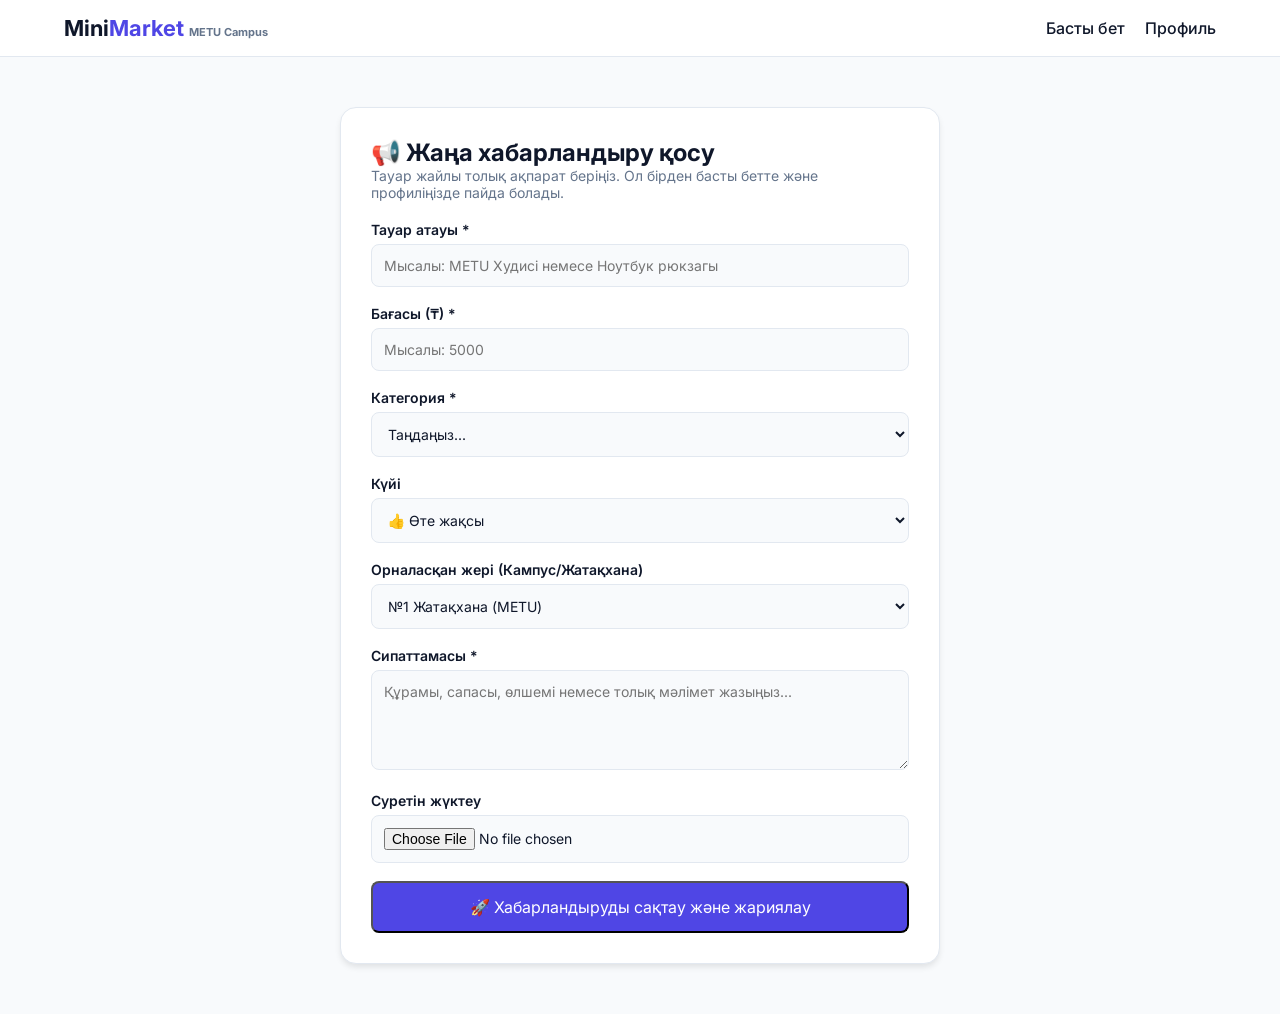
==== commit 504a23f2: "Update create-ad.html" ====
--- a/create-ad.html
+++ b/create-ad.html
@@ -3,16 +3,25 @@
 <head>
     <meta charset="UTF-8">
     <meta name="viewport" content="width=device-width, initial-scale=1.0">
-    <title>Хабарландыру қосу — MiniMarket METU</title>
+    <title>Жаңа хабарландыру — MiniMarket METU</title>
     <link rel="stylesheet" href="css/style.css">
     <link href="https://fonts.googleapis.com/css2?family=Inter:wght@400;500;600;700&display=swap" rel="stylesheet">
+    <style>
+        .form-container { max-width: 600px; margin: 30px auto; background: var(--card-bg); padding: 30px; border-radius: 16px; border: 1px solid var(--border); box-shadow: var(--shadow); }
+        .form-group { margin-bottom: 18px; }
+        .form-group label { display: block; font-weight: 600; margin-bottom: 6px; color: var(--text-color); }
+        .form-group input, .form-group select, .form-group textarea { width: 100%; padding: 12px; border: 1px solid var(--border); border-radius: 8px; background-color: var(--bg-color); color: var(--text-color); font-size: 14px; }
+        .form-group textarea { resize: vertical; min-height: 100px; }
+        .error-msg { color: #ef4444; font-size: 12px; margin-top: 4px; display: block; }
+        .preview-img { width: 100%; height: 180px; object-fit: cover; border-radius: 8px; margin-top: 10px; display: none; }
+    </style>
 </head>
 <body>
     <div id="toastContainer" class="toast-container"></div>
 
     <header class="header">
         <div class="container header-container">
-            <a href="index.html" class="logo">Mini<span>Market</span></a>
+            <a href="index.html" class="logo">Mini<span>Market</span> <small>METU Campus</small></a>
             <nav class="nav">
                 <a href="index.html">Басты бет</a>
                 <a href="profile.html">Профиль</a>
@@ -21,78 +30,90 @@
     </header>
 
     <main class="container">
-        <section class="form-section-advanced">
-            <h2>📦 Жаңа тауар орналастыру</h2>
-            <p class="form-subtitle">METU кампусындағы студенттерге өз заттарыңызды ұсыныңыз.</p>
-            
-            <form id="adForm" novalidate>
+        <div class="form-container">
+            <h2>📢 Жаңа хабарландыру қосу</h2>
+            <p style="color:var(--text-muted); font-size:14px; margin-bottom:20px;">Тауар жайлы толық ақпарат беріңіз. Ол бірден басты бетте және профиліңізде пайда болады.</p>
+
+            <form id="adForm">
                 <div class="form-group">
                     <label for="title">Тауар атауы *</label>
-                    <input type="text" id="title" required placeholder="Мысалы: METU Худиі, Шапка немесе Ручка">
+                    <input type="text" id="title" placeholder="Мысалы: METU Худисі немесе Ноутбук рюкзагы">
                     <span class="error-msg" id="titleError"></span>
                 </div>
 
-                <div class="form-row">
-                    <div class="form-group">
-                        <label for="price">Бағасы (₸) *</label>
-                        <input type="number" id="price" required placeholder="Мысалы: 3500">
-                        <span class="error-msg" id="priceError"></span>
-                    </div>
-                    <div class="form-group">
-                        <label for="category">Категория *</label>
-                        <select id="category" required>
-                            <option value="">Таңдаңыз...</option>
-                            <option value="clothes">👕 Киімдер (Худи, Шапка, Кепка)</option>
-                            <option value="books">📚 Оқулықтар</option>
-                            <option value="stationery">✏️ Канцелярия</option>
-                            <option value="electronics">💻 Электроника</option>
-                            <option value="dorm">🛏️ Жатақхана заттары</option>
-                        </select>
-                        <span class="error-msg" id="categoryError"></span>
-                    </div>
-                </div>
-
-                <div class="form-row">
-                    <div class="form-group">
-                        <label for="condition">Тауардың күйі *</label>
-                        <select id="condition">
-                            <option value="Өте жақсы">Өте жақсы</option>
-                            <option value="Жаңа">Жаңа</option>
-                            <option value="Қолданылған">Қолданылған</option>
-                        </select>
-                    </div>
-                    <div class="form-group">
-                        <label for="dormLocation">Кампус / Корпус</label>
-                        <select id="dormLocation">
-                            <option value="№1 Жатақхана (METU)">№1 Жатақхана</option>
-                            <option value="№2 Жатақхана (METU)">№2 Жатақхана</option>
-                            <option value="Бас корпус (METU)">Бас корпус</option>
-                        </select>
-                    </div>
+                <div class="form-group">
+                    <label for="price">Бағасы (₸) *</label>
+                    <input type="number" id="price" placeholder="Мысалы: 5000">
+                    <span class="error-msg" id="priceError"></span>
                 </div>
 
                 <div class="form-group">
-                    <label for="imageFile">Сурет файлын таңдау (Компьютерден / Телефоннан)</label>
-                    <input type="file" id="imageFile" accept="image/*">
+                    <label for="category">Категория *</label>
+                    <select id="category">
+                        <option value="">Таңдаңыз...</option>
+                        <option value="clothes">👕 Киімдер & Худилер</option>
+                        <option value="books">📚 Оқулықтар & Конспектілер</option>
+                        <option value="stationery">✏️ Канцелярия</option>
+                        <option value="electronics">💻 Электроника & Гаджеттер</option>
+                        <option value="dorm">🛏️ Жатақхана заттары</option>
+                    </select>
+                    <span class="error-msg" id="categoryError"></span>
                 </div>
 
                 <div class="form-group">
-                    <label for="description">Құрамы және сипаттамасы *</label>
-                    <textarea id="description" rows="4" required placeholder="Құрамы: 80% мақта, 20% полиэстер. Сапасы мен өлшемі туралы..."></textarea>
+                    <label for="condition">Күйі</label>
+                    <select id="condition">
+                        <option value="Жаңа">✨ Жаңа</option>
+                        <option value="Өте жақсы" selected>👍 Өте жақсы</option>
+                        <option value="Қолданылған">📖 Қолданылған</option>
+                    </select>
+                </div>
+
+                <div class="form-group">
+                    <label for="dormLocation">Орналасқан жері (Кампус/Жатақхана)</label>
+                    <select id="dormLocation">
+                        <option value="№1 Жатақхана (METU)">№1 Жатақхана (METU)</option>
+                        <option value="№2 Жатақхана (METU)">№2 Жатақхана (METU)</option>
+                        <option value="Бас корпус (METU)">Бас корпус (METU)</option>
+                    </select>
+                </div>
+
+                <div class="form-group">
+                    <label for="description">Сипаттамасы *</label>
+                    <textarea id="description" placeholder="Құрамы, сапасы, өлшемі немесе толық мәлімет жазыңыз..."></textarea>
                     <span class="error-msg" id="descError"></span>
                 </div>
 
-                <button type="submit" class="btn-primary">Хабарландыруды жариялау 🚀</button>
+                <div class="form-group">
+                    <label for="imageFile">Суретін жүктеу</label>
+                    <input type="file" id="imageFile" accept="image/*">
+                    <img id="imagePreview" class="preview-img" alt="Алдын ала қарау">
+                </div>
+
+                <button type="submit" class="btn-primary-sm" style="width:100%; padding:14px; font-size:16px; cursor:pointer;">🚀 Хабарландыруды сақтау және жариялау</button>
             </form>
-        </section>
+        </div>
     </main>
 
-    <footer class="footer">
-        <div class="container">
-            <p>&copy; 2026 MiniMarket METU.</p>
-        </div>
-    </footer>
+    <script src="js/main.js"></script>
+    <script>
+        // Суретті таңдағанда бірден көрсету (Preview)
+        const imageFile = document.getElementById('imageFile');
+        const imagePreview = document.getElementById('imagePreview');
 
-    <script src="js/main.js"></script>
+        if(imageFile) {
+            imageFile.addEventListener('change', function() {
+                const file = this.files[0];
+                if(file) {
+                    const reader = new FileReader();
+                    reader.onload = function(e) {
+                        imagePreview.src = e.target.result;
+                        imagePreview.style.display = 'block';
+                    }
+                    reader.readAsDataURL(file);
+                }
+            });
+        }
+    </script>
 </body>
 </html>
--- a/css/style.css
+++ b/css/style.css
@@ -77,6 +77,11 @@
 .btn-status { background-color: var(--warning); color: white; border: none; padding: 6px 10px; border-radius: 6px; cursor: pointer; font-size: 11px; }
 .btn-delete { background-color: var(--danger); color: white; border: none; padding: 6px 10px; border-radius: 6px; cursor: pointer; font-size: 11px; }
 
+/* Toast Notifications */
+.toast-container { position: fixed; bottom: 20px; right: 20px; z-index: 2000; display: flex; flex-direction: column; gap: 10px; }
+.toast { background: var(--card-bg); color: var(--text-color); border: 1px solid var(--border); padding: 12px 20px; border-radius: 10px; box-shadow: var(--shadow); font-size: 14px; animation: slideIn 0.3s ease; }
+@keyframes slideIn { from { transform: translateX(100%); opacity: 0; } to { transform: translateX(0); opacity: 1; } }
+
 .form-section-advanced { max-width: 600px; margin: 0 auto; background-color: var(--card-bg); padding: 30px; border-radius: 16px; border: 1px solid var(--border); box-shadow: var(--shadow); }
 .form-subtitle { color: var(--text-muted); margin-bottom: 25px; font-size: 14px; }
 .form-group { margin-bottom: 20px; }
@@ -91,9 +96,9 @@
 .avatar-large { font-size: 48px; background: var(--badge-bg); padding: 15px; border-radius: 50%; }
 .verified-badge { color: #10b981; font-size: 12px; font-weight: 500; margin-top: 4px; display: block; }
 .rating-box { font-size: 13px; margin-top: 4px; font-weight: 600; color: var(--warning); }
-.profile-stats { display: flex; gap: 20px; }
-.stat-box { text-align: center; background: var(--bg-color); padding: 15px 20px; border-radius: 10px; border: 1px solid var(--border); }
-.stat-box span { font-size: 20px; font-weight: 700; color: var(--primary); }
+.profile-stats { display: flex; gap: 15px; }
+.stat-box { text-align: center; background: var(--bg-color); padding: 15px 18px; border-radius: 10px; border: 1px solid var(--border); }
+.stat-box span { font-size: 18px; font-weight: 700; color: var(--primary); }
 
 .tabs-header { display: flex; gap: 10px; margin-bottom: 20px; border-bottom: 1px solid var(--border); padding-bottom: 10px; }
 .tab-btn { background: none; border: none; font-size: 15px; font-weight: 600; color: var(--text-muted); cursor: pointer; padding: 8px 16px; border-radius: 8px; }
@@ -104,13 +109,14 @@
 .review-card { background-color: var(--card-bg); border: 1px solid var(--border); padding: 15px; border-radius: 10px; margin-bottom: 10px; }
 
 /* Chat Modal Styles */
-.chat-container { display: flex; flex-direction: column; height: 320px; }
+.chat-container { display: flex; flex-direction: column; height: 280px; }
 .chat-messages { flex: 1; overflow-y: auto; border: 1px solid var(--border); border-radius: 8px; padding: 12px; margin-bottom: 10px; display: flex; flex-direction: column; gap: 8px; background: var(--bg-color); }
 .chat-msg { padding: 8px 12px; border-radius: 8px; max-width: 80%; font-size: 13px; }
 .chat-msg.sent { background: var(--primary); color: white; align-self: flex-end; }
 .chat-msg.received { background: var(--card-bg); border: 1px solid var(--border); align-self: flex-start; }
 .chat-input-row { display: flex; gap: 8px; }
 .chat-input-row input { flex: 1; padding: 10px; border-radius: 8px; border: 1px solid var(--border); background: var(--card-bg); color: var(--text-color); }
+.whatsapp-btn { display: block; width: 100%; text-align: center; background-color: #25d366; color: white; padding: 10px; border-radius: 8px; text-decoration: none; font-weight: 600; margin-top: 10px; }
 
 .modal { display: none; position: fixed; top: 0; left: 0; width: 100%; height: 100%; background: rgba(0,0,0,0.6); justify-content: center; align-items: center; z-index: 1000; }
 .modal-content { background-color: var(--card-bg); padding: 25px; border-radius: 16px; width: 90%; max-width: 500px; position: relative; box-shadow: var(--shadow); }
@@ -124,4 +130,5 @@
     .nav { display: none; flex-direction: column; position: absolute; top: 60px; right: 5%; background: var(--card-bg); border: 1px solid var(--border); padding: 20px; width: 220px; border-radius: 12px; box-shadow: var(--shadow); }
     .nav.show { display: flex; }
     .profile-dashboard { flex-direction: column; gap: 20px; align-items: flex-start; }
+    .profile-stats { width: 100%; justify-content: space-between; }
 }
